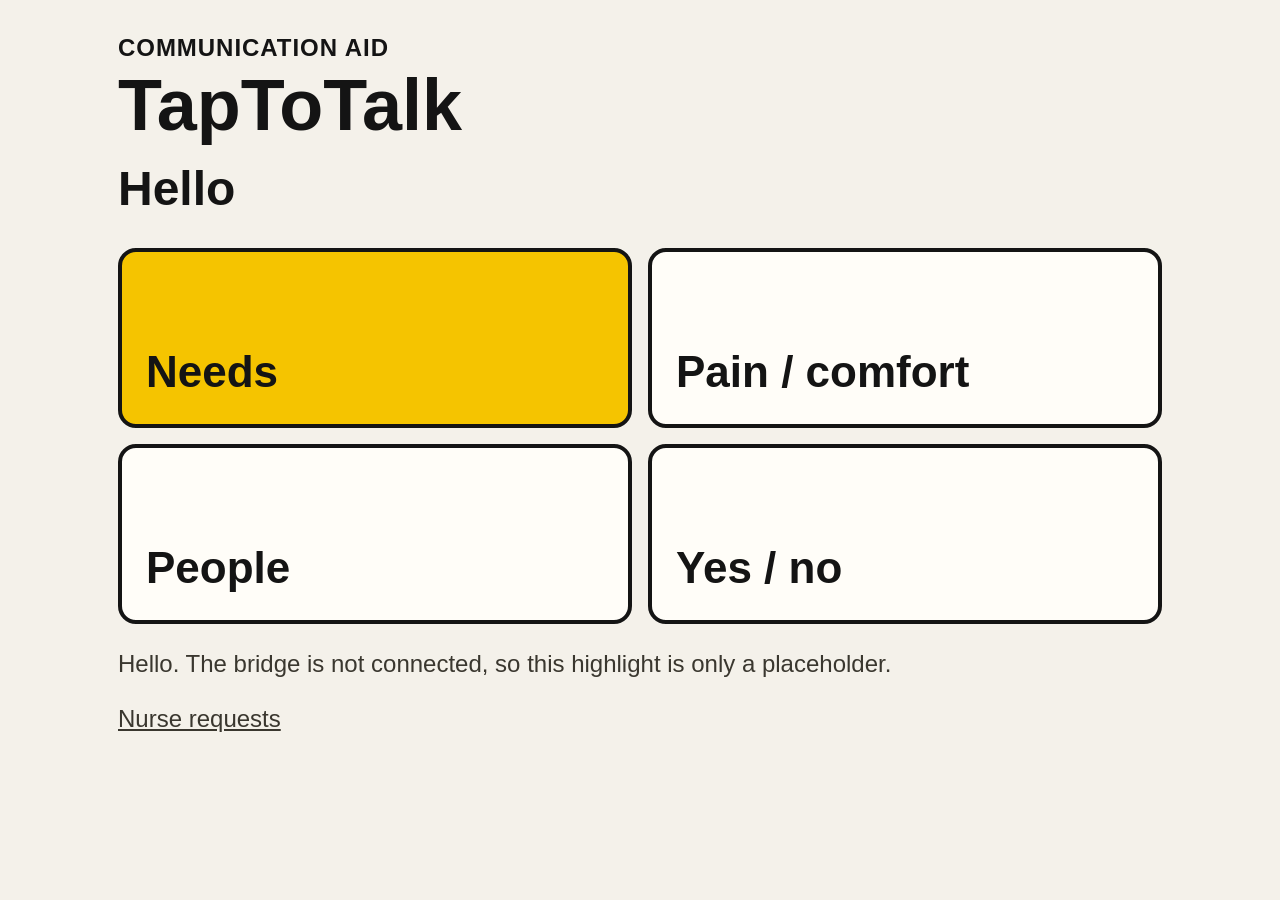
==== web/index.html @ dcde72db "web: add the patient screen and nurse dashboard hello Co-authored-by: Trista Chen <trista.chen@sjsu." ====
<!DOCTYPE html>
<html lang="en">
  <head>
    <meta charset="utf-8" />
    <meta name="viewport" content="width=device-width, initial-scale=1" />
    <title>TapToTalk</title>
    <link rel="stylesheet" href="styles.css" />
  </head>
  <body>
    <main class="screen">
      <p class="eyebrow">Communication aid</p>
      <h1>TapToTalk</h1>
      <p class="status">Hello</p>
      <div class="grid" role="list" aria-label="Phrase categories">
        <div class="tile highlight" role="listitem" data-category="needs">Needs</div>
        <div class="tile" role="listitem" data-category="pain_comfort">Pain / comfort</div>
        <div class="tile" role="listitem" data-category="people">People</div>
        <div class="tile" role="listitem" data-category="yes_no">Yes / no</div>
      </div>
      <p class="note">
        Hello. The bridge is not connected, so this highlight is only a placeholder.
      </p>
      <p class="nav"><a href="dashboard.html">Nurse requests</a></p>
    </main>
  </body>
</html>
---- web/styles.css ----
:root {
  --bg: #f4f1ea;
  --ink: #141414;
  --muted: #3a372f;
  --tile: #fffdf8;
  --line: #141414;
  --highlight: #f5c400;
  --banner: #f8e4dc;
  --banner-ink: #6f1d12;
}

* {
  box-sizing: border-box;
}

body {
  margin: 0;
  min-height: 100vh;
  background: var(--bg);
  color: var(--ink);
  font-family: "Avenir Next", "Segoe UI", sans-serif;
  font-size: 28px;
  line-height: 1.3;
}

a {
  color: inherit;
}

.screen {
  max-width: 1100px;
  margin: 0 auto;
  padding: 32px 28px 48px;
}

.eyebrow {
  margin: 0;
  font-size: 24px;
  font-weight: 700;
  letter-spacing: 0.04em;
  text-transform: uppercase;
}

h1 {
  margin: 8px 0 0;
  font-size: 72px;
  line-height: 0.95;
}

.status {
  margin: 18px 0 28px;
  font-size: 48px;
  font-weight: 700;
}

.grid {
  display: grid;
  grid-template-columns: 1fr 1fr;
  gap: 16px;
}

.tile {
  min-height: 180px;
  display: flex;
  align-items: flex-end;
  border: 4px solid var(--line);
  background: var(--tile);
  border-radius: 18px;
  padding: 24px;
  font-size: 44px;
  font-weight: 700;
}

.tile.highlight {
  background: var(--highlight);
}

.note,
.nav {
  margin: 24px 0 0;
  font-size: 24px;
  color: var(--muted);
}

.banner {
  margin: 20px 0 0;
  padding: 16px 18px;
  background: var(--banner);
  color: var(--banner-ink);
  border-radius: 12px;
  font-size: 24px;
  font-weight: 700;
}

.empty {
  margin-top: 28px;
  padding: 28px;
  border: 4px dashed var(--line);
  border-radius: 18px;
  font-size: 36px;
  font-weight: 700;
}

@media (max-width: 700px) {
  h1 {
    font-size: 56px;
  }

  .grid {
    grid-template-columns: 1fr;
  }
}
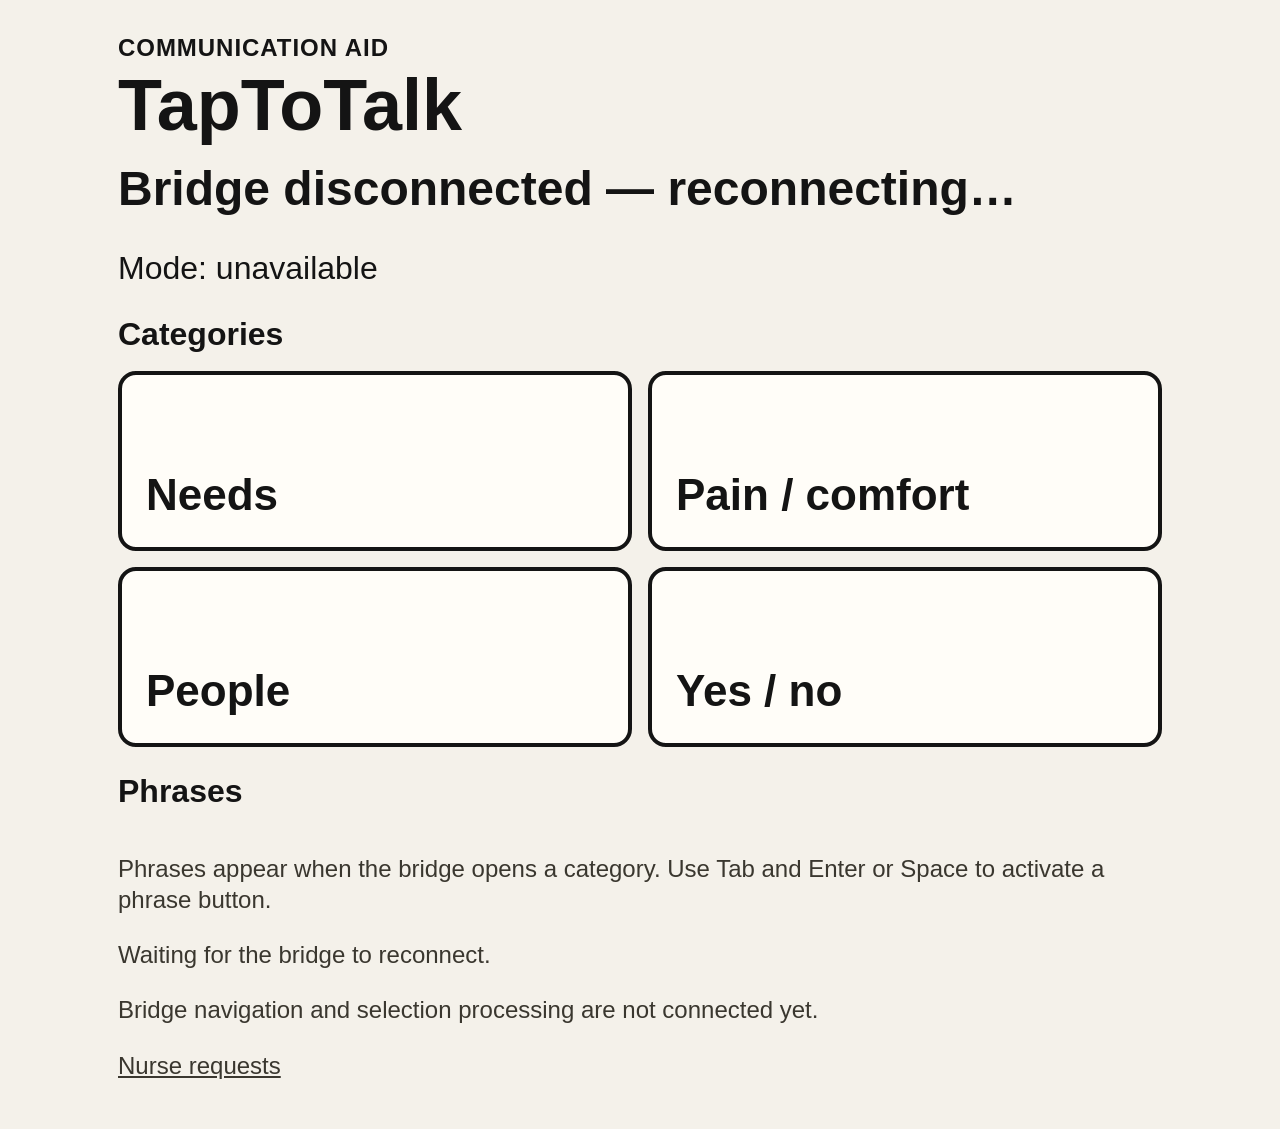
==== commit e57fc231: "web: add the local bridge connection and patient phrase grid" ====
--- a/web/index.html
+++ b/web/index.html
@@ -5,21 +5,21 @@
     <meta name="viewport" content="width=device-width, initial-scale=1" />
     <title>TapToTalk</title>
     <link rel="stylesheet" href="styles.css" />
+    <script src="bridge.js" defer></script>
   </head>
   <body>
     <main class="screen">
       <p class="eyebrow">Communication aid</p>
       <h1>TapToTalk</h1>
-      <p class="status">Hello</p>
-      <div class="grid" role="list" aria-label="Phrase categories">
-        <div class="tile highlight" role="listitem" data-category="needs">Needs</div>
-        <div class="tile" role="listitem" data-category="pain_comfort">Pain / comfort</div>
-        <div class="tile" role="listitem" data-category="people">People</div>
-        <div class="tile" role="listitem" data-category="yes_no">Yes / no</div>
-      </div>
-      <p class="note">
-        Hello. The bridge is not connected, so this highlight is only a placeholder.
-      </p>
+      <p class="status" id="connection-status" role="status">Connecting to bridge…</p>
+      <p class="mode" id="current-mode" aria-live="polite">Mode: unavailable</p>
+      <h2>Categories</h2>
+      <ul class="grid" id="category-grid" aria-label="Phrase categories"></ul>
+      <h2 id="phrase-heading">Phrases</h2>
+      <ul class="grid" id="phrase-grid" aria-labelledby="phrase-heading"></ul>
+      <p class="note">Phrases appear when the bridge opens a category. Use Tab and Enter or Space to activate a phrase button.</p>
+      <p class="note" id="bridge-message" aria-live="polite">Waiting for a test message from the bridge.</p>
+      <p class="note">Bridge navigation and selection processing are not connected yet.</p>
       <p class="nav"><a href="dashboard.html">Nurse requests</a></p>
     </main>
   </body>
--- a/web/styles.css
+++ b/web/styles.css
@@ -110,3 +110,44 @@
     grid-template-columns: 1fr;
   }
 }
+
+/* Patient selection is driven only by bridge state; keyboard focus is distinct. */
+.mode,
+h2 {
+  font-size: 32px;
+  margin: 24px 0 16px;
+}
+
+ul.grid {
+  list-style: none;
+  padding: 0;
+  margin: 0;
+}
+
+.grid > li {
+  min-width: 0;
+}
+
+.phrase-button {
+  width: 100%;
+  height: 100%;
+  font-family: inherit;
+  color: var(--ink);
+  text-align: left;
+  cursor: pointer;
+  overflow-wrap: anywhere;
+}
+
+.tile.highlight {
+  box-shadow: inset 0 0 0 4px var(--ink);
+}
+
+.tile.highlight::before {
+  content: "➤";
+  margin-right: 12px;
+}
+
+.phrase-button:focus-visible {
+  outline: 6px dashed #141414;
+  outline-offset: 4px;
+}
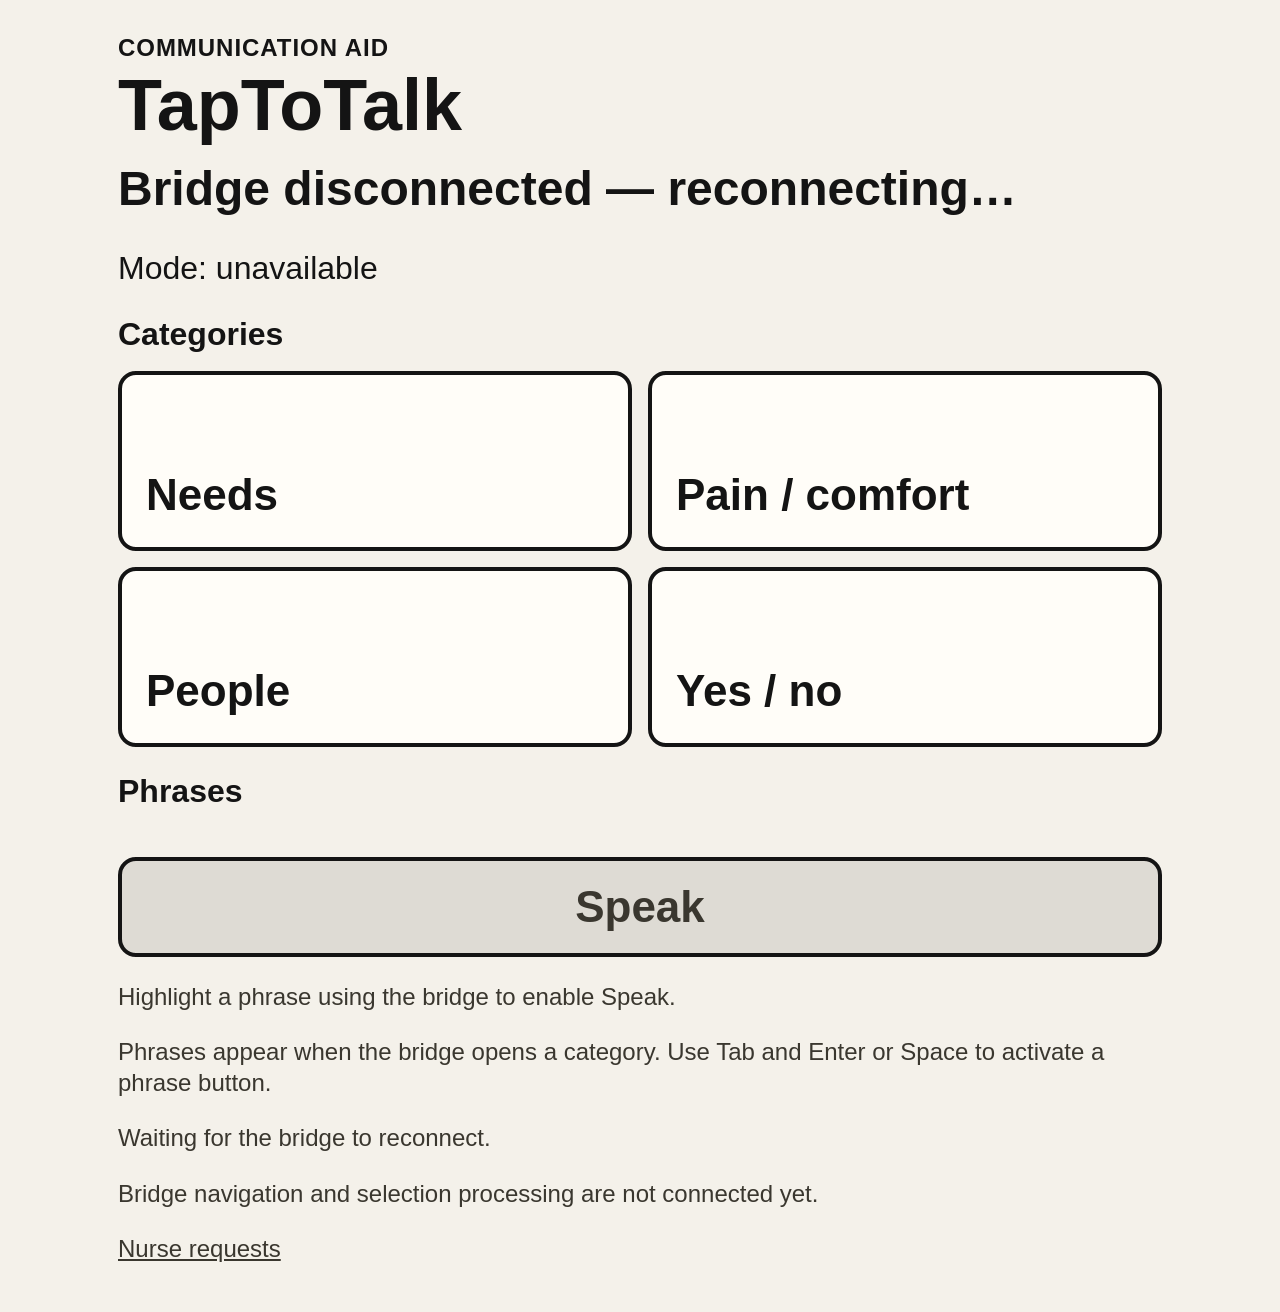
==== commit 393fe3f6: "web: add the patient Speak button and duplicate submission guard" ====
--- a/web/index.html
+++ b/web/index.html
@@ -17,6 +17,8 @@
       <ul class="grid" id="category-grid" aria-label="Phrase categories"></ul>
       <h2 id="phrase-heading">Phrases</h2>
       <ul class="grid" id="phrase-grid" aria-labelledby="phrase-heading"></ul>
+      <button class="speak-button" id="speak-button" type="button" disabled aria-describedby="send-status">Speak</button>
+      <p class="note" id="send-status" role="status">Highlight a phrase using the bridge to enable Speak.</p>
       <p class="note">Phrases appear when the bridge opens a category. Use Tab and Enter or Space to activate a phrase button.</p>
       <p class="note" id="bridge-message" aria-live="polite">Waiting for a test message from the bridge.</p>
       <p class="note">Bridge navigation and selection processing are not connected yet.</p>
--- a/web/styles.css
+++ b/web/styles.css
@@ -151,3 +151,33 @@
   outline: 6px dashed #141414;
   outline-offset: 4px;
 }
+
+.speak-button {
+  display: block;
+  width: 100%;
+  min-height: 100px;
+  margin-top: 28px;
+  border: 4px solid var(--ink);
+  border-radius: 18px;
+  background: var(--ink);
+  color: var(--tile);
+  font: inherit;
+  font-size: 44px;
+  font-weight: 700;
+  cursor: pointer;
+}
+
+.speak-button:disabled,
+.phrase-button:disabled {
+  cursor: not-allowed;
+}
+
+.speak-button:disabled {
+  background: #dedbd4;
+  color: #3a372f;
+}
+
+.speak-button:focus-visible {
+  outline: 6px dashed var(--ink);
+  outline-offset: 4px;
+}
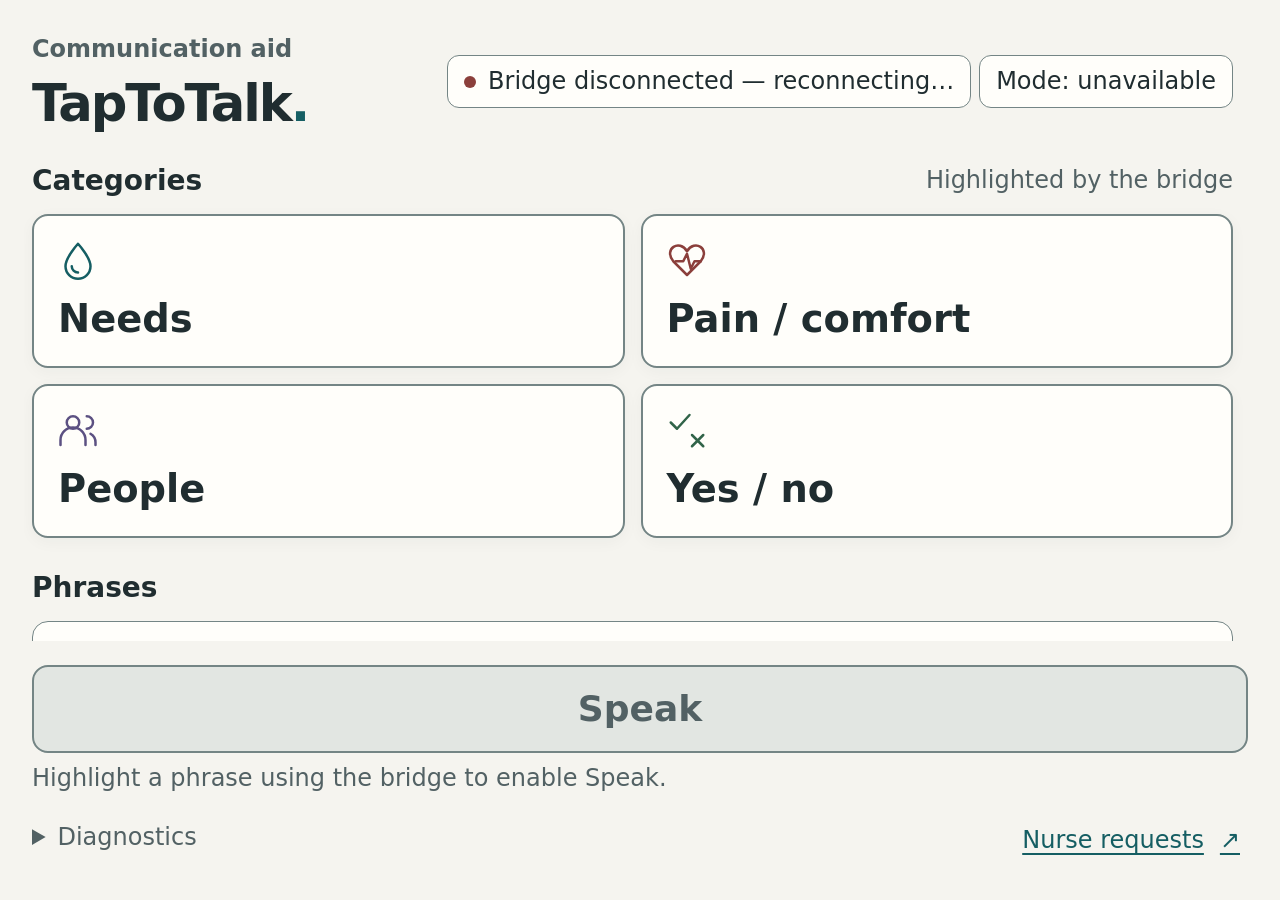
==== commit d6cbc08f: "web: redesign patient and nurse interfaces for accessibility" ====
--- a/web/index.html
+++ b/web/index.html
@@ -3,26 +3,49 @@
   <head>
     <meta charset="utf-8" />
     <meta name="viewport" content="width=device-width, initial-scale=1" />
+    <meta name="color-scheme" content="light dark" />
     <title>TapToTalk</title>
-    <link rel="stylesheet" href="styles.css" />
-    <script src="bridge.js" defer></script>
+    <link rel="stylesheet" href="styles.css?v=2" />
+    <script src="bridge.js?v=2" defer></script>
   </head>
-  <body>
-    <main class="screen">
-      <p class="eyebrow">Communication aid</p>
-      <h1>TapToTalk</h1>
-      <p class="status" id="connection-status" role="status">Connecting to bridge…</p>
-      <p class="mode" id="current-mode" aria-live="polite">Mode: unavailable</p>
-      <h2>Categories</h2>
-      <ul class="grid" id="category-grid" aria-label="Phrase categories"></ul>
-      <h2 id="phrase-heading">Phrases</h2>
-      <ul class="grid" id="phrase-grid" aria-labelledby="phrase-heading"></ul>
-      <button class="speak-button" id="speak-button" type="button" disabled aria-describedby="send-status">Speak</button>
-      <p class="note" id="send-status" role="status">Highlight a phrase using the bridge to enable Speak.</p>
-      <p class="note">Phrases appear when the bridge opens a category. Use Tab and Enter or Space to activate a phrase button.</p>
-      <p class="note" id="bridge-message" aria-live="polite">Waiting for a test message from the bridge.</p>
-      <p class="note">Bridge navigation and selection processing are not connected yet.</p>
-      <p class="nav"><a href="dashboard.html">Nurse requests</a></p>
+  <body class="patient-page">
+    <svg class="icon-definitions" xmlns="http://www.w3.org/2000/svg" aria-hidden="true">
+      <symbol id="icon-needs" viewBox="0 0 32 32"><path d="M16 3S6 14 6 21a10 10 0 0 0 20 0C26 14 16 3 16 3Z"/><path d="M11 21a5 5 0 0 0 5 5"/></symbol>
+      <symbol id="icon-pain_comfort" viewBox="0 0 32 32"><path d="m16 28-11-11C-3 7 10-1 16 9c6-10 19-2 11 8Z"/><path d="M7 17h6l3-6 3 12 3-6h5"/></symbol>
+      <symbol id="icon-people" viewBox="0 0 32 32"><circle cx="12" cy="10" r="5"/><path d="M2 28v-4a10 10 0 0 1 20 0v4M23 5a5 5 0 0 1 0 10M26 19a8 8 0 0 1 4 7v2"/></symbol>
+      <symbol id="icon-yes_no" viewBox="0 0 32 32"><path d="m3 10 5 5L18 4M20 20l9 9m0-9-9 9"/></symbol>
+    </svg>
+    <main class="screen patient-screen">
+      <div class="patient-scroll">
+        <header class="page-header">
+          <div><p class="eyebrow">Communication aid</p><h1>TapToTalk<span class="wordmark-dot" aria-hidden="true">.</span></h1></div>
+          <div class="status-bar" aria-label="Bridge status">
+            <p class="status" id="connection-status" role="status">Connecting to bridge…</p>
+            <p class="mode" id="current-mode" aria-live="polite">Mode: unavailable</p>
+          </div>
+        </header>
+        <section aria-labelledby="category-heading">
+          <div class="section-heading"><h2 id="category-heading">Categories</h2><span class="section-hint">Highlighted by the bridge</span></div>
+          <ul class="grid" id="category-grid" aria-label="Phrase categories"></ul>
+        </section>
+        <section class="phrases-section" aria-labelledby="phrase-heading">
+          <h2 id="phrase-heading">Phrases</h2>
+          <ul class="grid" id="phrase-grid" aria-labelledby="phrase-heading"></ul>
+          <div class="phrases-empty"><p>Waiting for a category</p><p class="note">Phrases appear when the bridge opens a category.</p></div>
+        </section>
+        <p class="note keyboard-hint">Use Tab and Enter or Space to activate a phrase button.</p>
+      </div>
+      <div class="speak-panel">
+        <button class="speak-button" id="speak-button" type="button" disabled aria-describedby="send-status">Speak</button>
+        <p class="note" id="send-status" role="status">Highlight a phrase using the bridge to enable Speak.</p>
+        <footer class="patient-footer">
+          <details class="diagnostics"><summary>Diagnostics</summary>
+            <p class="note" id="bridge-message" aria-live="polite">Waiting for a test message from the bridge.</p>
+            <p class="note">Bridge keyboard/sensor navigation is available. Browser selections are not processed yet.</p>
+          </details>
+          <nav class="nav" aria-label="Other view"><a href="dashboard.html">Nurse requests <span aria-hidden="true">↗</span></a></nav>
+        </footer>
+      </div>
     </main>
   </body>
 </html>
--- a/web/styles.css
+++ b/web/styles.css
@@ -1,12 +1,30 @@
+/* Shared presentation only. Bridge state owns all selection/highlight changes. */
 :root {
-  --bg: #f4f1ea;
-  --ink: #141414;
-  --muted: #3a372f;
-  --tile: #fffdf8;
-  --line: #141414;
-  --highlight: #f5c400;
-  --banner: #f8e4dc;
-  --banner-ink: #6f1d12;
+  color-scheme: light dark;
+  --bg: #f5f4ef;
+  --surface: #fffefa;
+  --ink: #202d30;
+  --muted: #526164;
+  --line: #748585;
+  --primary: #155e63;
+  --on-primary: #ffffff;
+  --selected: #e0efeb;
+  --disabled: #e2e6e2;
+  --warning-bg: #fff0d6;
+  --warning-ink: #704309;
+  --danger: #8b3f3b;
+  --people: #5c5182;
+  --success: #316449;
+  --focus: #1a4caa;
+  --space-1: 8px;
+  --space-2: 16px;
+  --space-3: 24px;
+  --space-4: 32px;
+  --space-5: 40px;
+  --radius: 16px;
+  --body: 24px;
+  --tile-type: clamp(28px, 3vw, 40px);
+  --shadow: 0 4px 16px #2035300a;
 }
 
 * {
@@ -18,107 +36,129 @@
   min-height: 100vh;
   background: var(--bg);
   color: var(--ink);
-  font-family: "Avenir Next", "Segoe UI", sans-serif;
+  font: var(--body)/1.45 system-ui, -apple-system, BlinkMacSystemFont, "Segoe UI", sans-serif;
+}
+
+button, a, summary {
+  -webkit-tap-highlight-color: transparent;
+}
+
+a {
+  color: var(--primary);
+  text-underline-offset: 5px;
+}
+
+button, summary, a {
+  touch-action: manipulation;
+}
+
+button {
+  font: inherit;
+}
+
+h1, h2, h3, p {
+  margin: 0;
+}
+
+h1 {
+  font-size: clamp(40px, 4vw, 56px);
+  line-height: 1.1;
+  letter-spacing: -0.04em;
+  font-weight: 750;
+}
+
+h2 {
   font-size: 28px;
-  line-height: 1.3;
-}
-
-a {
-  color: inherit;
+  line-height: 1.25;
+  font-weight: 700;
+}
+
+h3 {
+  font-size: 28px;
 }
 
 .screen {
-  max-width: 1100px;
+  padding: var(--space-4);
   margin: 0 auto;
-  padding: 32px 28px 48px;
+}
+
+.page-header {
+  display: flex;
+  justify-content: space-between;
+  align-items: center;
+  gap: var(--space-3);
+  margin-bottom: var(--space-4);
+  flex-wrap: wrap;
 }
 
 .eyebrow {
-  margin: 0;
+  color: var(--muted);
   font-size: 24px;
-  font-weight: 700;
-  letter-spacing: 0.04em;
-  text-transform: uppercase;
-}
-
-h1 {
-  margin: 8px 0 0;
-  font-size: 72px;
-  line-height: 0.95;
+  font-weight: 650;
+  margin-bottom: var(--space-1);
+}
+
+.wordmark-dot {
+  color: var(--primary);
+}
+
+.status-bar {
+  display: flex;
+  flex-wrap: wrap;
+  gap: var(--space-1);
+  align-items: center;
+}
+
+.status, .mode, .counter {
+  border: 1px solid var(--line);
+  background: var(--surface);
+  border-radius: 12px;
+  padding: 8px 16px;
+  font-size: 24px;
+  color: var(--ink);
 }
 
 .status {
-  margin: 18px 0 28px;
-  font-size: 48px;
-  font-weight: 700;
+  display: flex;
+  align-items: center;
+  gap: 12px;
+}
+
+.status::before {
+  content: "";
+  width: 12px;
+  height: 12px;
+  border-radius: 50%;
+  background: var(--warning-ink);
+  flex-shrink: 0;
+}
+
+.status[data-connection="connected"]::before {
+  background: var(--success);
+}
+
+.status[data-connection="disconnected"]::before {
+  background: var(--danger);
+}
+
+.section-heading {
+  display: flex;
+  flex-wrap: wrap;
+  justify-content: space-between;
+  align-items: center;
+  gap: var(--space-2);
+  margin-bottom: var(--space-2);
+}
+
+.section-hint, .note, .nav {
+  font-size: 24px;
+  color: var(--muted);
 }
 
 .grid {
   display: grid;
-  grid-template-columns: 1fr 1fr;
-  gap: 16px;
-}
-
-.tile {
-  min-height: 180px;
-  display: flex;
-  align-items: flex-end;
-  border: 4px solid var(--line);
-  background: var(--tile);
-  border-radius: 18px;
-  padding: 24px;
-  font-size: 44px;
-  font-weight: 700;
-}
-
-.tile.highlight {
-  background: var(--highlight);
-}
-
-.note,
-.nav {
-  margin: 24px 0 0;
-  font-size: 24px;
-  color: var(--muted);
-}
-
-.banner {
-  margin: 20px 0 0;
-  padding: 16px 18px;
-  background: var(--banner);
-  color: var(--banner-ink);
-  border-radius: 12px;
-  font-size: 24px;
-  font-weight: 700;
-}
-
-.empty {
-  margin-top: 28px;
-  padding: 28px;
-  border: 4px dashed var(--line);
-  border-radius: 18px;
-  font-size: 36px;
-  font-weight: 700;
-}
-
-@media (max-width: 700px) {
-  h1 {
-    font-size: 56px;
-  }
-
-  .grid {
-    grid-template-columns: 1fr;
-  }
-}
-
-/* Patient selection is driven only by bridge state; keyboard focus is distinct. */
-.mode,
-h2 {
-  font-size: 32px;
-  margin: 24px 0 16px;
-}
-
-ul.grid {
+  grid-template-columns: repeat(2, minmax(0, 1fr));
+  gap: var(--space-2);
   list-style: none;
   padding: 0;
   margin: 0;
@@ -128,56 +168,418 @@
   min-width: 0;
 }
 
+.tile {
+  position: relative;
+  min-height: 128px;
+  padding: var(--space-3);
+  display: flex;
+  flex-direction: column;
+  justify-content: center;
+  align-items: flex-start;
+  gap: var(--space-2);
+  border: 2px solid var(--line);
+  border-radius: var(--radius);
+  background: var(--surface);
+  color: var(--ink);
+  font-size: var(--tile-type);
+  line-height: 1.2;
+  font-weight: 650;
+  box-shadow: var(--shadow);
+  overflow-wrap: anywhere;
+}
+
+.tile svg {
+  width: 40px;
+  height: 40px;
+  fill: none;
+  stroke: currentColor;
+  stroke-width: 2;
+  stroke-linecap: round;
+  stroke-linejoin: round;
+}
+
+[data-category="needs"] svg {
+  color: var(--primary);
+}
+
+[data-category="pain_comfort"] svg {
+  color: var(--danger);
+}
+
+[data-category="people"] svg {
+  color: var(--people);
+}
+
+[data-category="yes_no"] svg {
+  color: var(--success);
+}
+
+.tile.highlight {
+  border-color: var(--primary);
+  box-shadow: inset 0 0 0 2px var(--primary);
+  background: var(--selected);
+}
+
+.tile.highlight::after {
+  content: "◀";
+  position: absolute;
+  top: 16px;
+  right: 16px;
+  color: var(--primary);
+  font-size: 24px;
+}
+
+#category-grid .tile {
+  padding-right: 56px;
+}
+
+.phrases-section {
+  margin-top: var(--space-4);
+}
+
+.phrases-section h2 {
+  margin-bottom: var(--space-2);
+}
+
 .phrase-button {
   width: 100%;
   height: 100%;
-  font-family: inherit;
-  color: var(--ink);
+  min-height: 112px;
   text-align: left;
+  padding-right: 56px;
   cursor: pointer;
-  overflow-wrap: anywhere;
-}
-
-.tile.highlight {
-  box-shadow: inset 0 0 0 4px var(--ink);
-}
-
-.tile.highlight::before {
-  content: "➤";
-  margin-right: 12px;
-}
-
-.phrase-button:focus-visible {
-  outline: 6px dashed #141414;
-  outline-offset: 4px;
+}
+
+.phrases-empty {
+  border: 1px solid var(--line);
+  border-radius: var(--radius);
+  padding: var(--space-4);
+  background: var(--surface);
+}
+
+.phrases-empty > p:first-child {
+  font-size: 28px;
+  font-weight: 650;
+  margin-bottom: var(--space-1);
+}
+
+#phrase-grid:not(:empty) + .phrases-empty {
+  display: none;
+}
+
+.keyboard-hint {
+  margin-top: var(--space-2);
+}
+
+.speak-panel {
+  padding-top: var(--space-3);
+  background: var(--bg);
 }
 
 .speak-button {
   display: block;
   width: 100%;
-  min-height: 100px;
-  margin-top: 28px;
-  border: 4px solid var(--ink);
-  border-radius: 18px;
-  background: var(--ink);
-  color: var(--tile);
-  font: inherit;
-  font-size: 44px;
+  min-height: 88px;
+  padding: 16px 24px;
+  border: 2px solid var(--primary);
+  border-radius: var(--radius);
+  color: var(--on-primary);
+  background: var(--primary);
+  font-size: 36px;
   font-weight: 700;
   cursor: pointer;
 }
 
-.speak-button:disabled,
+.speak-button:disabled {
+  background: var(--disabled);
+  color: var(--muted);
+  border-color: var(--line);
+  cursor: not-allowed;
+}
+
+.speak-button[aria-busy="true"] {
+  border-style: dashed;
+}
+
 .phrase-button:disabled {
   cursor: not-allowed;
 }
 
-.speak-button:disabled {
-  background: #dedbd4;
-  color: #3a372f;
-}
-
-.speak-button:focus-visible {
-  outline: 6px dashed var(--ink);
+#send-status {
+  margin-top: var(--space-1);
+}
+
+.patient-footer {
+  display: flex;
+  justify-content: space-between;
+  align-items: flex-start;
+  flex-wrap: wrap;
+  gap: var(--space-2);
+  margin-top: var(--space-2);
+}
+
+.diagnostics {
+  min-width: 0;
+  flex: 1 1 50%;
+}
+
+.diagnostics summary {
+  cursor: pointer;
+  color: var(--muted);
+  min-height: 56px;
+  padding: 8px 0;
+}
+
+.diagnostics .note {
+  margin: 8px 0 16px;
+}
+
+.nav a {
+  display: inline-flex;
+  align-items: center;
+  gap: 16px;
+  min-height: 56px;
+  padding: 8px;
+}
+
+.icon-definitions {
+  position: absolute;
+  width: 0;
+  height: 0;
+  overflow: hidden;
+}
+
+/* Separate grid rows keep the action in view without overlaying scroll content.
+   Short/zoomed viewports use normal document flow, so nothing is trapped. */
+@media (min-height: 760px) {
+  .patient-screen {
+    height: 100dvh;
+    display: grid;
+    grid-template-rows: minmax(0, 1fr) auto;
+  }
+  .patient-scroll {
+    overflow-y: auto;
+    padding: 8px;
+    margin: -8px -8px 0;
+    scrollbar-gutter: stable;
+  }
+  .speak-panel {
+    position: sticky;
+    bottom: 0;
+  }
+  .patient-screen:has(.diagnostics[open]) {
+    height: auto;
+    display: block;
+  }
+  .patient-screen:has(.diagnostics[open]) .speak-panel {
+    position: static;
+  }
+}
+
+.nurse-dashboard {
+  max-width: 1280px;
+}
+
+.banner {
+  display: flex;
+  align-items: flex-start;
+  gap: 16px;
+  background: var(--warning-bg);
+  color: var(--warning-ink);
+  border: 2px solid var(--warning-ink);
+  border-radius: var(--radius);
+  padding: var(--space-3);
+  font-size: 24px;
+  font-weight: 700;
+  margin-bottom: var(--space-4);
+}
+
+.banner svg, .empty svg {
+  fill: none;
+  stroke: currentColor;
+  stroke-width: 2;
+  stroke-linecap: round;
+  stroke-linejoin: round;
+  width: 40px;
+  height: 40px;
+  flex-shrink: 0;
+}
+
+.empty {
+  text-align: center;
+  background: var(--surface);
+  border: 1px solid var(--line);
+  border-radius: var(--radius);
+  padding: 48px 24px;
+}
+
+.empty[hidden] {
+  display: none;
+}
+
+.empty svg {
+  color: var(--primary);
+  margin-bottom: 16px;
+  width: 48px;
+  height: 48px;
+}
+
+.empty h3 {
+  margin-bottom: 8px;
+}
+
+.alert-list {
+  list-style: none;
+  margin: 0;
+  padding: 0;
+}
+
+.alert-card {
+  margin-bottom: var(--space-2);
+  padding: var(--space-3);
+  background: var(--surface);
+  border: 2px solid var(--warning-ink);
+  border-left-width: 8px;
+  border-radius: var(--radius);
+  box-shadow: var(--shadow);
+  overflow-wrap: anywhere;
+}
+
+.alert-card h2 {
+  font-size: 32px;
+  color: var(--warning-ink);
+  margin-bottom: 16px;
+}
+
+.alert-card time {
+  display: block;
+  margin-bottom: 8px;
+}
+
+.alert-card p {
+  color: var(--muted);
+}
+
+/* Reserved visual variant only; no acknowledgement behavior is implemented. */
+.alert-card[data-status="acknowledged"] {
+  border-color: var(--line);
+  box-shadow: none;
+}
+
+#dashboard-message {
+  margin-top: 24px;
+}
+
+.info-callout {
+  border-left: 4px solid var(--primary);
+  padding: 16px 24px;
+  margin: 24px 0;
+  background: var(--selected);
+  border-radius: 0 12px 12px 0;
+}
+
+.secondary-link {
+  border: 2px solid var(--primary);
+  border-radius: 12px;
+  padding: 12px 24px !important;
+  text-decoration: none;
+  font-weight: 650;
+}
+
+:where(button, a, summary):focus-visible {
+  outline: 4px solid var(--focus);
   outline-offset: 4px;
 }
+
+@media (hover: hover) {
+  .phrase-button:not(:disabled):hover {
+    border-color: var(--primary);
+    background: var(--selected);
+  }
+  .speak-button:not(:disabled):hover {
+    box-shadow: inset 0 0 0 3px var(--on-primary);
+  }
+  a:hover, summary:hover {
+    text-decoration-thickness: 3px;
+  }
+}
+
+.phrase-button:not(:disabled):active, .speak-button:not(:disabled):active {
+  transform: translateY(2px);
+}
+
+@media (max-width: 600px) {
+  .screen {
+    padding: 16px;
+  }
+  .page-header {
+    gap: 16px;
+    margin-bottom: 24px;
+  }
+  .grid {
+    grid-template-columns: 1fr;
+  }
+  .tile {
+    min-height: 112px;
+  }
+  #category-grid .tile {
+    flex-direction: row;
+    align-items: center;
+    justify-content: flex-start;
+  }
+  .section-hint {
+    display: none;
+  }
+  .patient-footer {
+    display: block;
+  }
+  .banner {
+    padding: 16px;
+  }
+}
+
+@media (prefers-color-scheme: dark) {
+  :root {
+    --bg: #172326;
+    --surface: #223235;
+    --ink: #f1f3ee;
+    --muted: #b9c7c7;
+    --line: #809595;
+    --primary: #92d8cd;
+    --on-primary: #122e30;
+    --selected: #294845;
+    --disabled: #314245;
+    --warning-bg: #3c3020;
+    --warning-ink: #f8d092;
+    --danger: #f0b1aa;
+    --people: #c7bbeb;
+    --success: #a1d7b5;
+    --focus: #b9ceff;
+    --shadow: none;
+  }
+}
+
+@media (prefers-contrast: more) {
+  :root {
+    --line: var(--ink);
+    --muted: var(--ink);
+    --shadow: none;
+  }
+  .tile, .banner, .alert-card {
+    border-width: 3px;
+  }
+  :where(button, a, summary):focus-visible {
+    outline-width: 6px;
+  }
+}
+
+@media (prefers-reduced-motion: reduce) {
+  *, *::before, *::after {
+    animation: none !important;
+    transition: none !important;
+    scroll-behavior: auto !important;
+  }
+  .phrase-button:not(:disabled):active, .speak-button:not(:disabled):active {
+    transform: none;
+  }
+}
